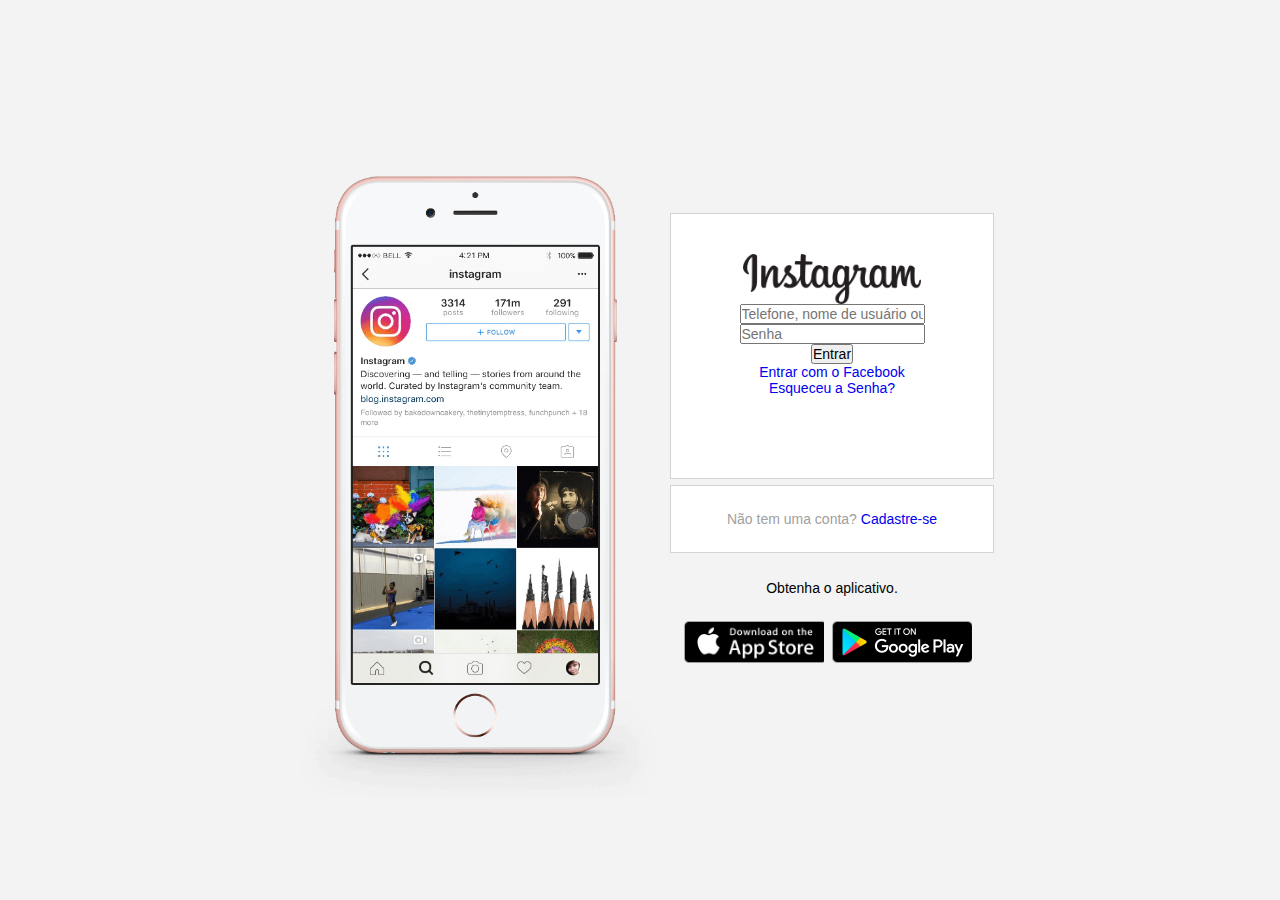
==== insta_login/index.html @ ec197c4a "Initial commit" ====
<!DOCTYPE html>
<html lang="pt-br">
<head>
    <meta charset="UTF-8">
    <meta http-equiv="X-UA-Compatible" content="IE=edge">
    <meta name="viewport" content="width=device-width, initial-scale=1.0">
    <link rel="stylesheet" href="style.css">
    <title>Instagram</title>
</head>
<body>
    <div class="instagram">
        <div class="insta_phone">
            <img src="img/instagram-celular.png" alt="Celular com instagram">
        </div>
        <div class="insta_login">
            <div class="insta_box">
                <img src="img/instagram-logo.png" class="insta_logo" alt="Instagram logo">
                <input type="text" placeholder="Telefone, nome de usuário ou email"></input>
                <input type="password" placeholder="Senha"></input>
                <button>Entrar</button>
                <a href="#">Entrar com o Facebook</a>
                <a href="#">Esqueceu a Senha?</a>
            </div>
            <div class="insta_box2">
                <p class="not_account">Não tem uma conta? <a href="#">Cadastre-se</a></p>
            </div>
            <div class="get_the_app">
                <p class="get_app">Obtenha o aplicativo.</p>
                <div class="download">
                    <a href="#" class="app_download"></a>
                    <a href="#" class="app_download"></a>
                </div>
            </div>
        </div>
    </div>
</body>
</html>
---- insta_login/style.css ----
@charset "UTF-8";

* {
    padding: 0;
    margin: 0;
    box-sizing: border-box;
    text-decoration: none;
    font-family: sans-serif;
    font-size: 14px;
}

body {
    width: 100%;
    min-height: 100vh;
    background-color: rgb(243, 243, 243);
    margin: 0;
    padding: 0;
    display: flex;
    justify-content: center;
}

.instagram {
    display: flex;
    align-items: center;
    justify-content: center;
    width: 60%;
    height: 100vh;
}

.insta_phone {
    display: flex;
    align-items: center;
    justify-content: center;
    width: 50%;
}

.insta_phone img {
    height: 50rem;
}

.insta_login {
    display: flex;
    align-items: center;
    justify-content: space-around;
    flex-direction: column;
    min-height: 480px;
}

.insta_box {
    display: flex;
    align-items: center;
    flex-direction: column;
    background-color: white;
    width: 100%;
    padding: 40px 25px;
    padding-bottom: 15px;
    border: 1px solid lightgray;
}

.insta_box2 {
    display: flex;
    align-items: center;
    flex-direction: column;
    background-color: white;
    width: 100%;
    padding: 25px 10px;
    border: 1px solid lightgray;
}

.insta_box:nth-child(1) {
    min-height: 19rem;
}

.insta_logo {
    height: 50px;
}

.profile_photo {
    display: flex;
    justify-content: center;
    align-items: center;
    border-radius: 50%;
    overflow: hidden;
}

.profile_photo img {
    height: 6rem;
}

.insta_user {
    background-color: #0095f6;
    color: white;
    padding: 8px;
    border-radius: 4px;
}

.insta_logout {
    color: #0095f6;
    margin-top: 1rem;
}

.not_account {
    color: rgb(160, 160, 160);
}

.link_blue {
    color: #0095f6;
}

.link_blue :active {
    color: #64c1ff;
}

.get_the_app {
    flex-direction: row;
    -webkit-box-pack: center;
    justify-content: center;
    margin: 10px 0 10px 0;
}

.get_app {
    font-size: 14px;
    line-height: 18px;
    margin: 10px 20px 10px 20px;
    text-align: center;
}

.download {
    display: flex;
    width: 100%;
    justify-content: space-evenly;
    align-items: center;
    padding: 1rem;
}

.app_download {
    height: 3rem;
    width: 10rem;
    background-size: cover;
    margin-right: 8px;
}

.app_download:nth-child(1) {
    background-image: url(img/apple-button.png);
}

.app_download:nth-child(2) {
    background-image: url(img/googleplay-button.png);
}

/* media queries */

@media (max-width: 1024px) {
    .instagram {
        width: 70%;
    }
}

@media (max-width: 900px) {
    body {
        background-color: #ffffff;
    }

    .insta_box {
        border: 1px solid transparent;
    }

    .instagram {
        width: 100%;
    }

    .insta_phone {
        display: none;
    }

    .insta_box {
        width: 100%;
    }

}
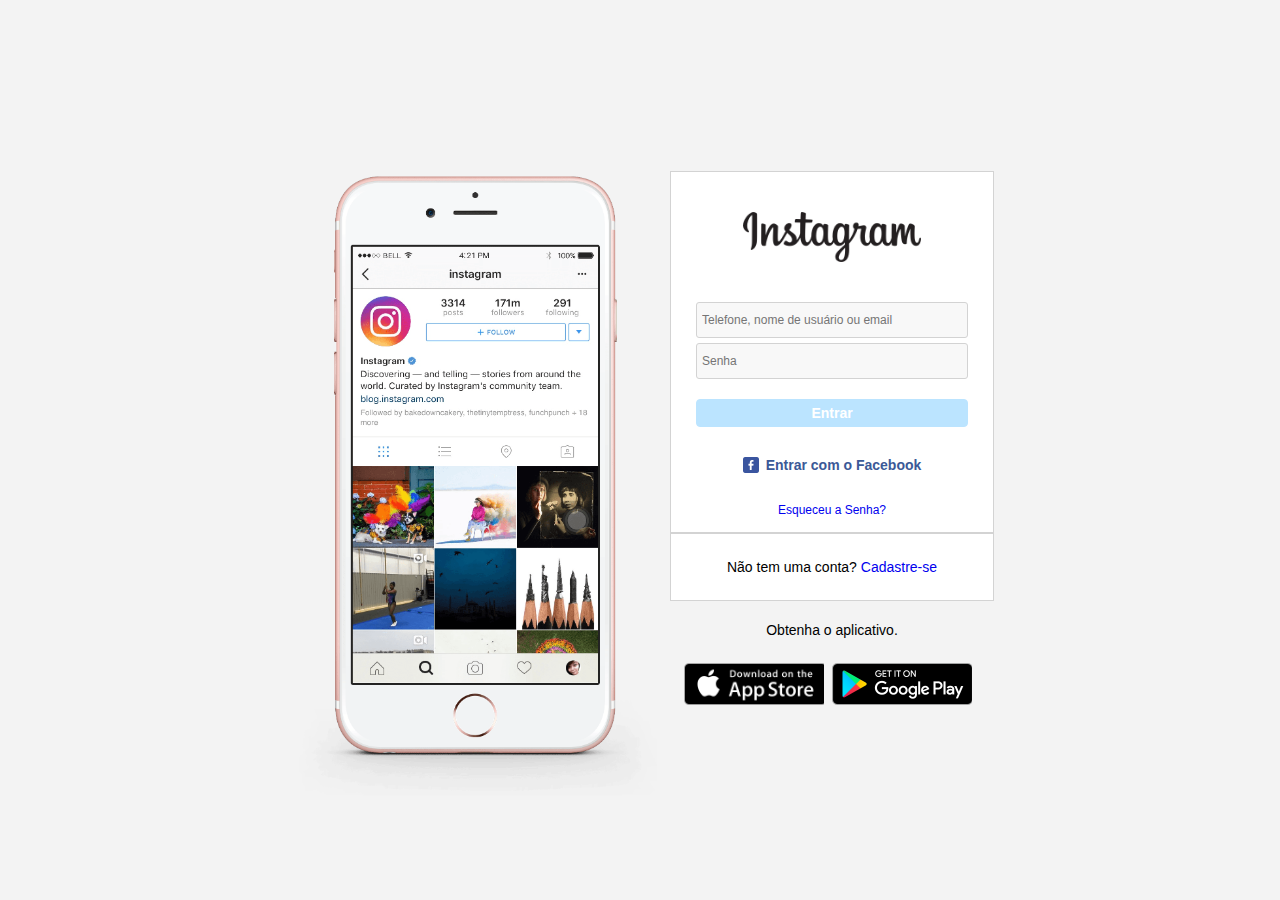
==== commit cd0d78ab: "edit html e css" ====
--- a/insta_login/index.html
+++ b/insta_login/index.html
@@ -5,7 +5,7 @@
     <meta http-equiv="X-UA-Compatible" content="IE=edge">
     <meta name="viewport" content="width=device-width, initial-scale=1.0">
     <link rel="stylesheet" href="style.css">
-    <title>Instagram</title>
+    <title>Entrar · Instagram</title>
 </head>
 <body>
     <div class="instagram">
@@ -15,11 +15,14 @@
         <div class="insta_login">
             <div class="insta_box">
                 <img src="img/instagram-logo.png" class="insta_logo" alt="Instagram logo">
-                <input type="text" placeholder="Telefone, nome de usuário ou email"></input>
-                <input type="password" placeholder="Senha"></input>
+                <input type="text" placeholder="Telefone, nome de usuário ou email" class="user"></input>
+                <input type="password" placeholder="Senha" class="password"></input>
                 <button>Entrar</button>
-                <a href="#">Entrar com o Facebook</a>
-                <a href="#">Esqueceu a Senha?</a>
+                <div class="face_link">
+                    <img src="img/facebook.png" alt="simbolo Facebook">
+                    <a href="#" class="l1">Entrar com o Facebook</a>
+                </div>
+                <a href="#" class="l2">Esqueceu a Senha?</a>
             </div>
             <div class="insta_box2">
                 <p class="not_account">Não tem uma conta? <a href="#">Cadastre-se</a></p>
--- a/insta_login/style.css
+++ b/insta_login/style.css
@@ -75,34 +75,6 @@
     height: 50px;
 }
 
-.profile_photo {
-    display: flex;
-    justify-content: center;
-    align-items: center;
-    border-radius: 50%;
-    overflow: hidden;
-}
-
-.profile_photo img {
-    height: 6rem;
-}
-
-.insta_user {
-    background-color: #0095f6;
-    color: white;
-    padding: 8px;
-    border-radius: 4px;
-}
-
-.insta_logout {
-    color: #0095f6;
-    margin-top: 1rem;
-}
-
-.not_account {
-    color: rgb(160, 160, 160);
-}
-
 .link_blue {
     color: #0095f6;
 }
@@ -125,6 +97,56 @@
     text-align: center;
 }
 
+.user {
+    margin: 40px 0 5px 0;
+    padding: 10px 0 10px 5px;
+    font-size: 12px;
+    width: 100%;
+    border: 1px solid lightgray;
+    border-radius: 3px;
+    background-color: rgb(248, 248, 248);
+}
+
+.password {
+    margin-bottom: 20px;
+    padding: 10px 0 10px 5px;
+    font-size: 12px;
+    width: 100%;
+    border: 1px solid lightgray;
+    border-radius: 3px;
+    background-color: rgb(248, 248, 248);
+}
+
+button {
+    width: 100%;
+    padding: 5px 0 5px 0;
+    color: #ffffff;
+    font-weight: bold;
+    background-color: #bbe4ff;
+    border: 1px solid #bbe4ff; 
+    border-radius: 4px;
+}
+
+.l1 {
+    font-weight: 600;
+    color: #3B5997;
+    margin-top: 30px;
+    margin-bottom: 30px;
+}
+
+.face_link {
+    display: flex;
+    align-items: center;
+}
+
+.face_link img {
+    margin-right: 7px;
+}
+
+.l2 {
+    font-size: 12px;
+}
+
 .download {
     display: flex;
     width: 100%;
@@ -165,6 +187,10 @@
         border: 1px solid transparent;
     }
 
+    .insta_box2 {
+        border: 1px solid transparent;
+    }
+
     .instagram {
         width: 100%;
     }
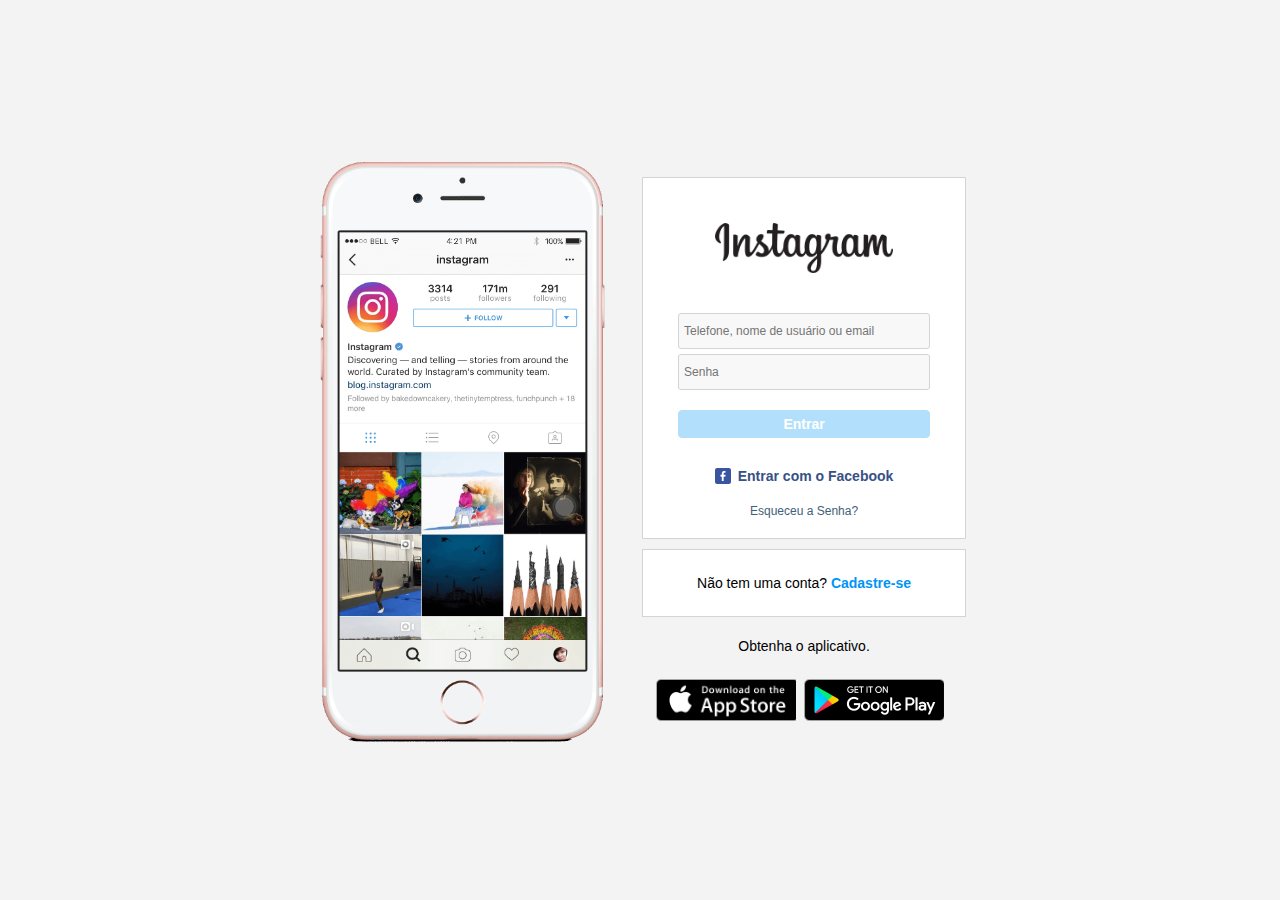
==== commit 1a6d9a21: "att." ====
--- a/insta_login/index.html
+++ b/insta_login/index.html
@@ -10,7 +10,7 @@
 <body>
     <div class="instagram">
         <div class="insta_phone">
-            <img src="img/instagram-celular.png" alt="Celular com instagram">
+            <img src="img/instagram-celular2.png" alt="Celular com instagram">
         </div>
         <div class="insta_login">
             <div class="insta_box">
@@ -20,7 +20,7 @@
                 <button>Entrar</button>
                 <div class="face_link">
                     <img src="img/facebook.png" alt="simbolo Facebook">
-                    <a href="#" class="l1">Entrar com o Facebook</a>
+                    <a href="#">Entrar com o Facebook</a>
                 </div>
                 <a href="#" class="l2">Esqueceu a Senha?</a>
             </div>
--- a/insta_login/style.css
+++ b/insta_login/style.css
@@ -5,14 +5,21 @@
     margin: 0;
     box-sizing: border-box;
     text-decoration: none;
-    font-family: sans-serif;
+    font-family: "Segoe UI", Arial, sans-serif;
     font-size: 14px;
 }
 
+:root {
+    --cor01: rgb(255, 255, 255);
+    --cor02: rgb(243, 243, 243);
+    --cor03: lightgray;
+    --cor04: rgb(248, 248, 248);
+}
+
 body {
     width: 100%;
     min-height: 100vh;
-    background-color: rgb(243, 243, 243);
+    background-color: var(--cor02);
     margin: 0;
     padding: 0;
     display: flex;
@@ -21,50 +28,54 @@
 
 .instagram {
     display: flex;
-    align-items: center;
-    justify-content: center;
-    width: 60%;
-    height: 100vh;
+    justify-content: center;
+    align-items: center;
+    margin: 32px auto 0;
+    max-width: 935px;
+    padding-bottom: 32px;
+    width: 100%;
 }
 
 .insta_phone {
     display: flex;
     align-items: center;
     justify-content: center;
-    width: 50%;
+    margin-right: 32px;
 }
 
 .insta_phone img {
-    height: 50rem;
+    height: 700px;
+    padding: 50px 0;
 }
 
 .insta_login {
     display: flex;
-    align-items: center;
-    justify-content: space-around;
+    justify-content: center;
     flex-direction: column;
-    min-height: 480px;
+    max-width: 350px;
+    margin-top: 12px;
 }
 
 .insta_box {
     display: flex;
     align-items: center;
     flex-direction: column;
-    background-color: white;
-    width: 100%;
-    padding: 40px 25px;
-    padding-bottom: 15px;
-    border: 1px solid lightgray;
+    background-color: var(--cor01);
+    width: 100%;
+    margin: 0 0 10px;
+    padding: 45px 35px 20px 35px;
+    border: 1px solid var(--cor03);
+    border-radius: 1px;
 }
 
 .insta_box2 {
     display: flex;
     align-items: center;
     flex-direction: column;
-    background-color: white;
-    width: 100%;
-    padding: 25px 10px;
-    border: 1px solid lightgray;
+    background-color: var(--cor01);
+    width: 100%;
+    padding: 25px 0;
+    border: 1px solid var(--cor03);
 }
 
 .insta_box:nth-child(1) {
@@ -73,21 +84,13 @@
 
 .insta_logo {
     height: 50px;
-}
-
-.link_blue {
-    color: #0095f6;
-}
-
-.link_blue :active {
-    color: #64c1ff;
 }
 
 .get_the_app {
     flex-direction: row;
     -webkit-box-pack: center;
     justify-content: center;
-    margin: 10px 0 10px 0;
+    margin-top: 10px;
 }
 
 .get_app {
@@ -102,9 +105,9 @@
     padding: 10px 0 10px 5px;
     font-size: 12px;
     width: 100%;
-    border: 1px solid lightgray;
+    border: 1px solid var(--cor03);
     border-radius: 3px;
-    background-color: rgb(248, 248, 248);
+    background-color: var(--cor04);
 }
 
 .password {
@@ -112,39 +115,48 @@
     padding: 10px 0 10px 5px;
     font-size: 12px;
     width: 100%;
-    border: 1px solid lightgray;
+    border: 1px solid var(--cor03);
     border-radius: 3px;
-    background-color: rgb(248, 248, 248);
+    background-color: var(--cor04);
 }
 
 button {
     width: 100%;
     padding: 5px 0 5px 0;
-    color: #ffffff;
-    font-weight: bold;
-    background-color: #bbe4ff;
-    border: 1px solid #bbe4ff; 
+    color: var(--cor01);
+    font-weight: 600;
+    background-color: #b2dffc;
+    border: 1px solid #b2dffc; 
     border-radius: 4px;
 }
 
-.l1 {
-    font-weight: 600;
-    color: #3B5997;
+.face_link {
+    display: flex;
+    align-items: center;
     margin-top: 30px;
-    margin-bottom: 30px;
-}
-
-.face_link {
-    display: flex;
-    align-items: center;
+    margin-bottom: 20px;
 }
 
 .face_link img {
     margin-right: 7px;
 }
 
+.face_link a {
+    text-decoration: none;
+    color:#385185;
+    font-weight: 600;
+}
+
 .l2 {
     font-size: 12px;
+    text-decoration: none;
+    color: #426079;
+}
+
+.not_account a {
+    text-decoration: none;
+    color: #0095f6;
+    font-weight: 600;
 }
 
 .download {
@@ -172,12 +184,6 @@
 
 /* media queries */
 
-@media (max-width: 1024px) {
-    .instagram {
-        width: 70%;
-    }
-}
-
 @media (max-width: 900px) {
     body {
         background-color: #ffffff;
